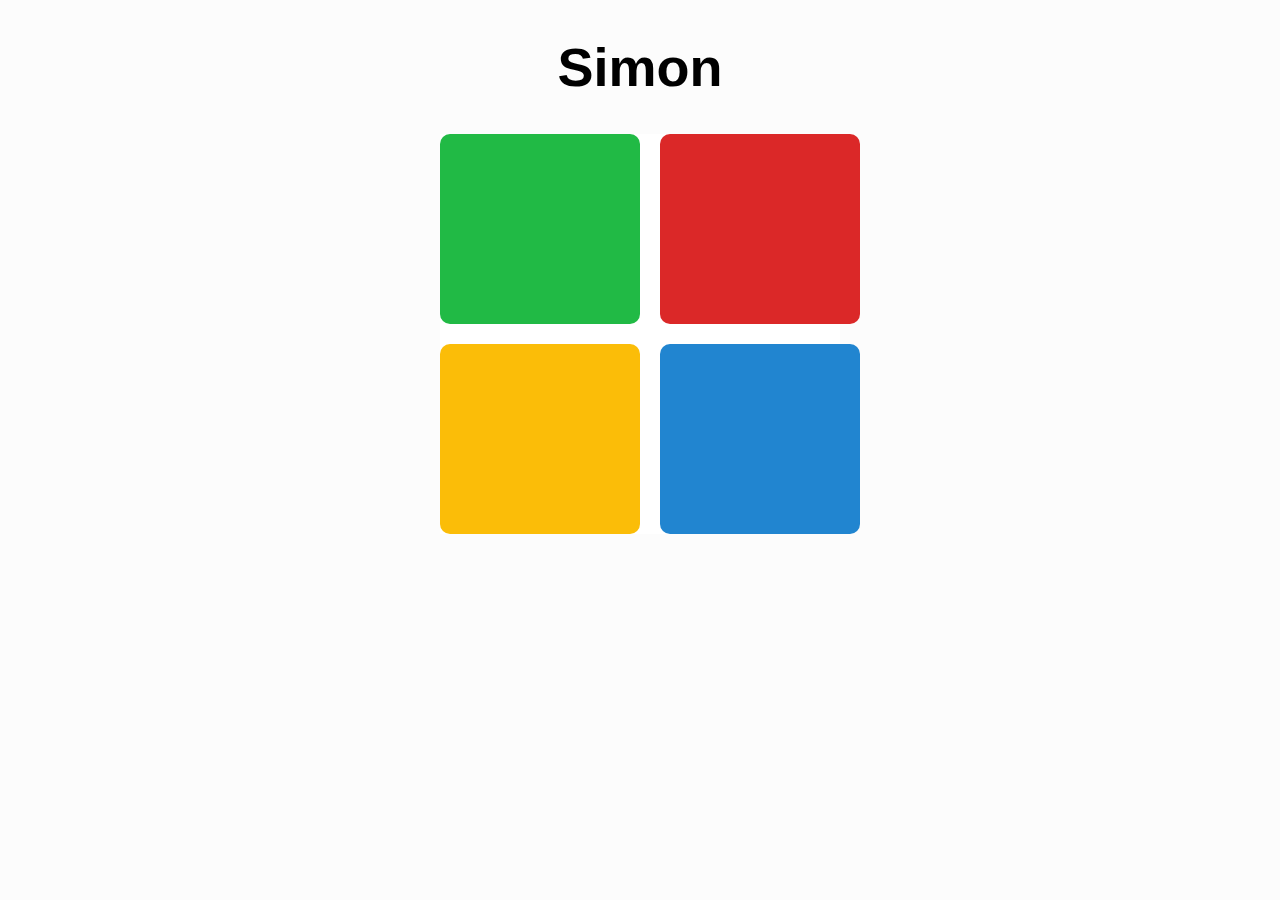
==== site/index.html @ e03beb31 "game plan" ====
<!DOCTYPE html>
<html lang="en">
  <head>
    <meta charset="UTF-8">
    <meta name="viewport" content="width=device-width, initial-scale=1.0">
    <meta http-equiv="X-UA-Compatible" content="ie=edge">
    <title>Simon</title>

    <link rel="stylesheet" href="main.css">
  </head>
  <body>
    <section id="content">
      <h1>Simon</h1>

      <div class="simon-container">
        <div class="simon-button green"></div>
        <div class="simon-button red"></div>
        <div class="simon-button yellow"></div>
        <div class="simon-button blue"></div>
      </div>
    </section>
    <script
      src="https://code.jquery.com/jquery-3.4.1.min.js"
      integrity="sha256-CSXorXvZcTkaix6Yvo6HppcZGetbYMGWSFlBw8HfCJo="
      crossorigin="anonymous">
    </script>

    <script src="simon.js"></script>
    <script src="buttons.js"></script>
  </body>
</html>



<!-- 
  Things to do:
    Main Page: 
      Add description block 
      Make the buttons a quarter circle * 
        - Add a button in the middle to start the game 
        - Once the button is activated the text will be replaced by how 
          much does the player have in a round (aka do a timer)
      Find a background color that doesn't hurt your eyes (pls no white)
      Inside of the buttons should be labled with the corresponding arrow keys
    
      Game Itself
        Attach keyboard binds and make sure that arrow keys are connected to the buttons
        Create the light up effect for buttons when they are pressed down 
        Also attach an audio to the buttons 
        Create the sequence of keys that needs to be pressed each round. 
          Create a randomizer that generates numbers from 1-4. 
            1 will be up key, 2 will be left etc. 
        At the beginning of the round, the whole list must be played by the computer.  (function)
        
        
    







  Click on something (?) asking keyboard presses for each color???
Empty list - randomizer -> color - append to the list -> show the colors on the list 
Add a timer at the top of the page to show how many seconds does the player have to answer 
Order and there will be “rounds” 
** And the difficulty (aka the number of colors you need to click on) increases over time. 
- Sound element on each ‘lighting up’ 
- When you lose, we wanna have a special lose sound 
Speed + 
 -->
---- site/main.css ----
* {
  box-sizing: border-box;

}
html {
  background-color: #FCFCFC;
  font-family: Arial;
  font-size: 18px;
}

#content {
  width: 800px;
  margin: 0 auto;
}

#content h1 {
  font-size: 3rem;
  text-align: center;
}

.simon-container {
  margin: 20px auto;
  width:400px;
  height:400px;
  background-color:#fff;
  display:grid;
  grid-template-columns: 200px 200px;
  grid-row: auto auto;
  grid-column-gap: 20px;
  grid-row-gap: 20px;
}

.simon-container .simon-button {
  align-items: center;
  background-color: #333;
  border-radius: 10px;
  color: #fff;
  padding: 20px;
  justify-content: center;
  font-size: 40px;
  font-family: sans-serif;
}

.simon-button.green {
  background-color: #21BA45;
}

.simon-button.red {
  background-color: #DB2828;
}

.simon-button.yellow {
  background-color: #FBBD08;
}

.simon-button.blue {
  background-color: #2185D0;
}

button
{
  align-items: center;
  font-size:40px;
  background-color:black;
  color:white;
}
#count
{
   margin-left:20px;
   font-size:30px;
   color:black;
}
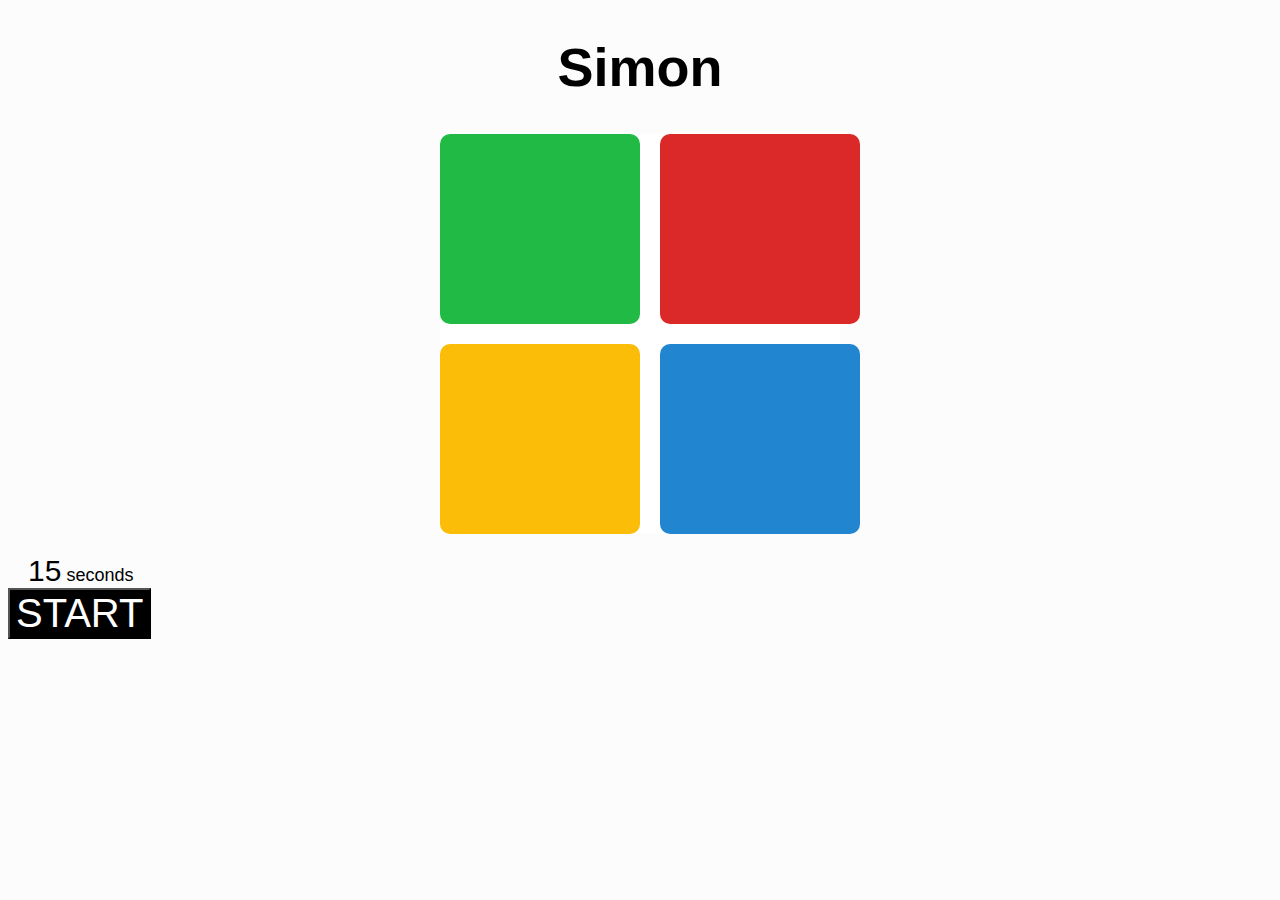
==== commit 439e1663: "Merge branch 'master' of https://github.com/UmutTurk24/project-js-simon" ====
--- a/site/index.html
+++ b/site/index.html
@@ -5,6 +5,9 @@
     <meta name="viewport" content="width=device-width, initial-scale=1.0">
     <meta http-equiv="X-UA-Compatible" content="ie=edge">
     <title>Simon</title>
+    <style>
+
+    </style>
 
     <link rel="stylesheet" href="main.css">
   </head>
@@ -27,7 +30,14 @@
 
     <script src="simon.js"></script>
     <script src="buttons.js"></script>
-  </body>
+  
+    <span id="count">15</span> seconds
+    <br>
+    <button onclick="start()">
+      START
+    </button>
+
+</body>
 </html>
 
 
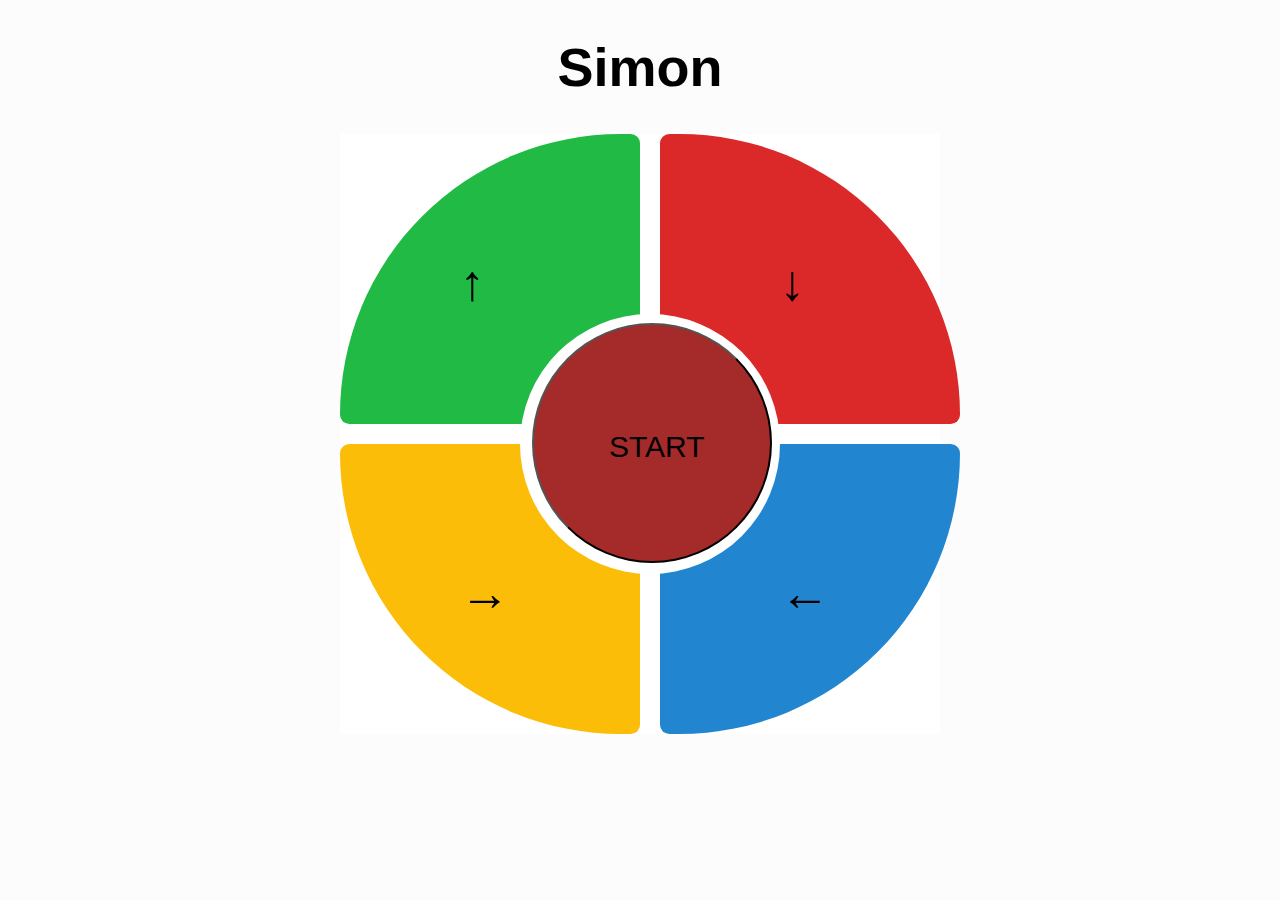
==== commit 0f3cba18: "working on inputs" ====
--- a/site/index.html
+++ b/site/index.html
@@ -16,10 +16,18 @@
       <h1>Simon</h1>
 
       <div class="simon-container">
-        <div class="simon-button green"></div>
-        <div class="simon-button red"></div>
-        <div class="simon-button yellow"></div>
-        <div class="simon-button blue"></div>
+        <div class="simon-button green"> <span class="arrow-keys">↑</span></div>
+        <div class="simon-button red"><span class="arrow-keys">↓</span></div>
+        <div class="simon-button yellow"><span class="arrow-keys">→</span></div>
+        <div class="simon-button blue"><span class="arrow-keys">←</span></div>
+        <div class="play">
+          <div class="play-button-container">
+            <!-- <span id="count">15</span> <span>Seconds</span> -->
+            <button id="play-game" onclick="start()">
+              <span id="count">START</span>
+            </button>
+          </div>
+        </div>
       </div>
     </section>
     <script
@@ -29,13 +37,8 @@
     </script>
 
     <script src="simon.js"></script>
-    <script src="buttons.js"></script>
   
-    <span id="count">15</span> seconds
-    <br>
-    <button onclick="start()">
-      START
-    </button>
+    
 
 </body>
 </html>
--- a/site/main.css
+++ b/site/main.css
@@ -20,14 +20,41 @@
 
 .simon-container {
   margin: 20px auto;
-  width:400px;
-  height:400px;
+  width:600px;
+  height:600px;
   background-color:#fff;
   display:grid;
-  grid-template-columns: 200px 200px;
+  grid-template-columns: 300px 300px;
   grid-row: auto auto;
   grid-column-gap: 20px;
   grid-row-gap: 20px;
+}
+
+.play{
+  position: absolute;
+  margin-left: 180px;
+  margin-top: 180px;
+  width: 260px;
+  height: 260px;
+  background-color: white;
+  border-radius: 150px;
+  
+}
+
+#play-game{
+  width: 240px;
+  height: 240px;
+  background-color: brown; 
+  border-radius: 120px;
+ 
+}
+#count{
+  margin-right: 10px;
+}
+
+.play-button-container{
+  margin-top: 3.5%;
+  margin-left: 4.5%;
 }
 
 .simon-container .simon-button {
@@ -43,18 +70,23 @@
 
 .simon-button.green {
   background-color: #21BA45;
+  border-top-left-radius: 300px;
 }
 
 .simon-button.red {
   background-color: #DB2828;
+  border-top-right-radius: 300px;
 }
 
 .simon-button.yellow {
   background-color: #FBBD08;
+  border-bottom-left-radius: 300px;
+
 }
 
 .simon-button.blue {
   background-color: #2185D0;
+  border-bottom-right-radius: 300px;
 }
 
 button
@@ -64,6 +96,14 @@
   background-color:black;
   color:white;
 }
+.arrow-keys{
+  position: absolute;
+  font-size: 50px;
+  margin-left: 100px;
+  margin-top: 100px;
+  color: black;
+}
+
 #count
 {
    margin-left:20px;
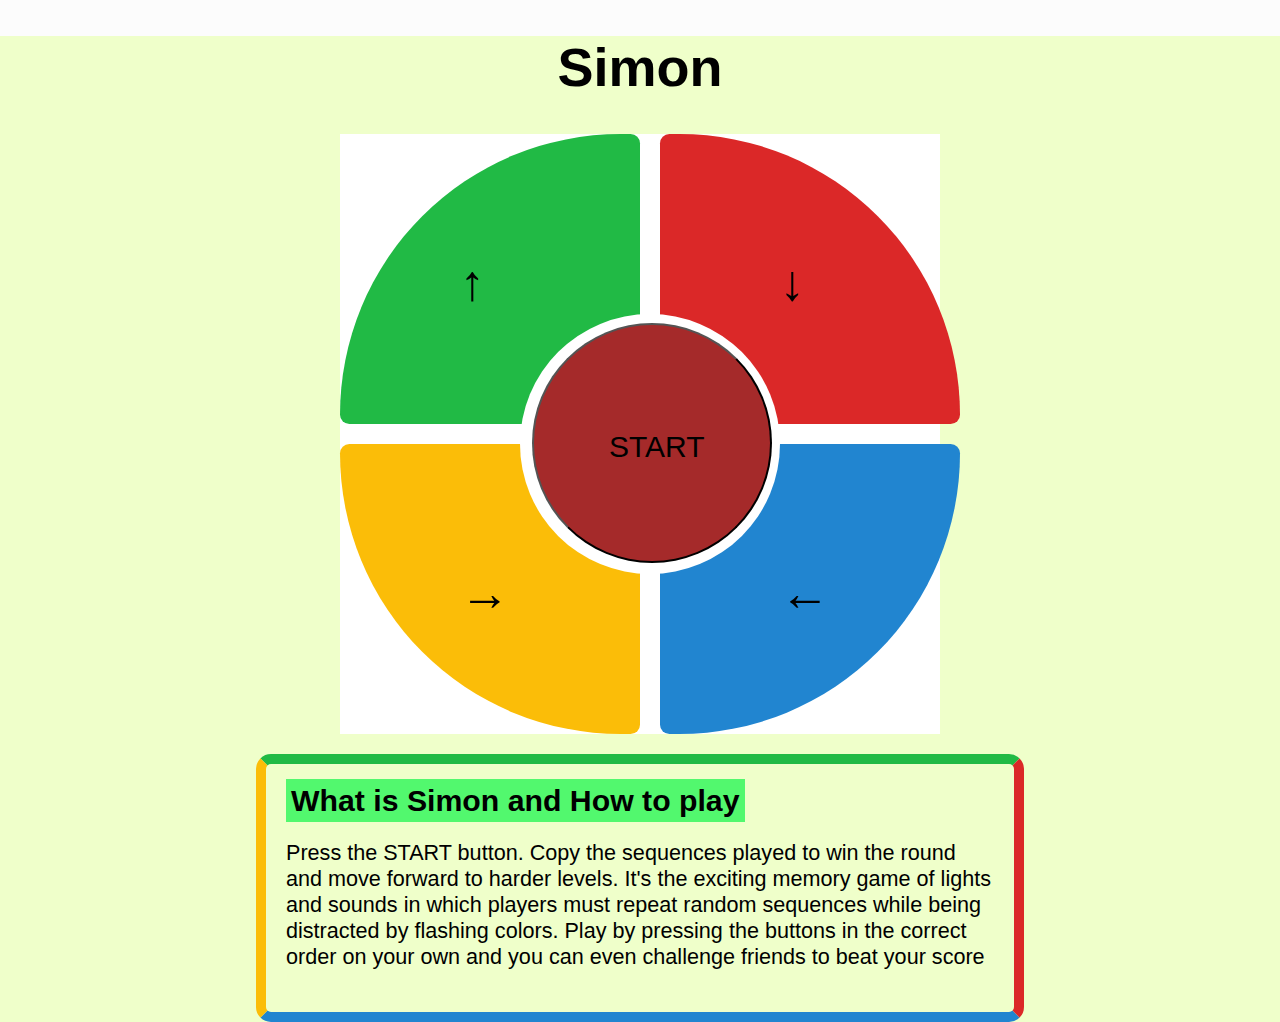
==== commit 8ce5b1aa: "Some style changes" ====
--- a/site/index.html
+++ b/site/index.html
@@ -5,15 +5,16 @@
     <meta name="viewport" content="width=device-width, initial-scale=1.0">
     <meta http-equiv="X-UA-Compatible" content="ie=edge">
     <title>Simon</title>
-    <style>
-
-    </style>
-
     <link rel="stylesheet" href="main.css">
   </head>
   <body>
+    <div id="nextRoundBox"></div>
+    <div id="endRoundBox"></div>
+    <div id="gameOverBox">
+      <span id="countdown"></span>
+    </div>
     <section id="content">
-      <h1>Simon</h1>
+      <h1 id = "headerTag">Simon</h1>
 
       <div class="simon-container">
         <div class="simon-button green"> <span class="arrow-keys">↑</span></div>
@@ -22,7 +23,6 @@
         <div class="simon-button blue"><span class="arrow-keys">←</span></div>
         <div class="play">
           <div class="play-button-container">
-            <!-- <span id="count">15</span> <span>Seconds</span> -->
             <button id="play-game" onclick="start()">
               <span id="count">START</span>
             </button>
@@ -30,6 +30,22 @@
         </div>
       </div>
     </section>
+
+    <div id = "description-box">
+      <span id = "description-title">
+        What is Simon and How to play 
+      </span>
+      <p stlye="text-align: left">
+        Press the START button. Copy the sequences played to win the round and move forward to harder levels. 
+        It's the exciting memory game of lights and sounds in which players must repeat random sequences while 
+        being distracted by flashing colors. Play by pressing the buttons in the correct order on your own 
+        and you can even challenge friends to beat your score
+      </p>
+    </div>
+
+
+
+
     <script
       src="https://code.jquery.com/jquery-3.4.1.min.js"
       integrity="sha256-CSXorXvZcTkaix6Yvo6HppcZGetbYMGWSFlBw8HfCJo="
@@ -67,13 +83,6 @@
         
         
     
-
-
-
-
-
-
-
   Click on something (?) asking keyboard presses for each color???
 Empty list - randomizer -> color - append to the list -> show the colors on the list 
 Add a timer at the top of the page to show how many seconds does the player have to answer 
--- a/site/main.css
+++ b/site/main.css
@@ -8,9 +8,72 @@
   font-size: 18px;
 }
 
+body{
+  margin: 0;
+  background-color: rgb(239, 255, 202);
+}
+
+#nextRoundBox{
+  position: absolute;
+  margin-left: 2.5%;
+  width: 95%;
+  height: 95%;
+  background-color: rgba(51, 51, 51, 0.603);
+  font-size: 40px;
+  line-height: 150px;
+  text-align: center;
+  visibility: hidden;
+}
+
+#endRoundBox{
+  position: absolute;
+  margin-left: 2.5%;
+  width: 95%;
+  height: 95%;
+  background-color: rgba(240, 61, 61, 0.5);
+  font-size: 40px;
+  text-align: center;
+  visibility: hidden;
+  line-height: 150px;
+}
+
+#gameOverBox{
+  position: absolute;
+  margin-left: 2.5%;
+  width: 95%;
+  height: 95%;
+  background-color: rgba(255, 72, 72, 0.5);
+  font-size: 40px;
+  text-align: center;
+  visibility: hidden;
+}
+
 #content {
   width: 800px;
   margin: 0 auto;
+}
+
+#description-box{
+  border: brown solid 10px;
+  padding: 20px;
+  position: relative;
+  height: 50%;
+  margin-left: 20%;
+  margin-right: 20%;
+  font-size: 1.2em;
+  font-weight: 540;
+  border-radius: 15px;
+  border-top-color: #21BA45;
+  border-right-color: #DB2828;
+  border-left-color: #FBBD08;
+  border-bottom-color: #2185D0;
+}
+
+#description-title{
+  font-size: 1.4em;
+  font-weight: bold;
+  background-color: #52f86e;
+  padding: 5px;
 }
 
 #content h1 {
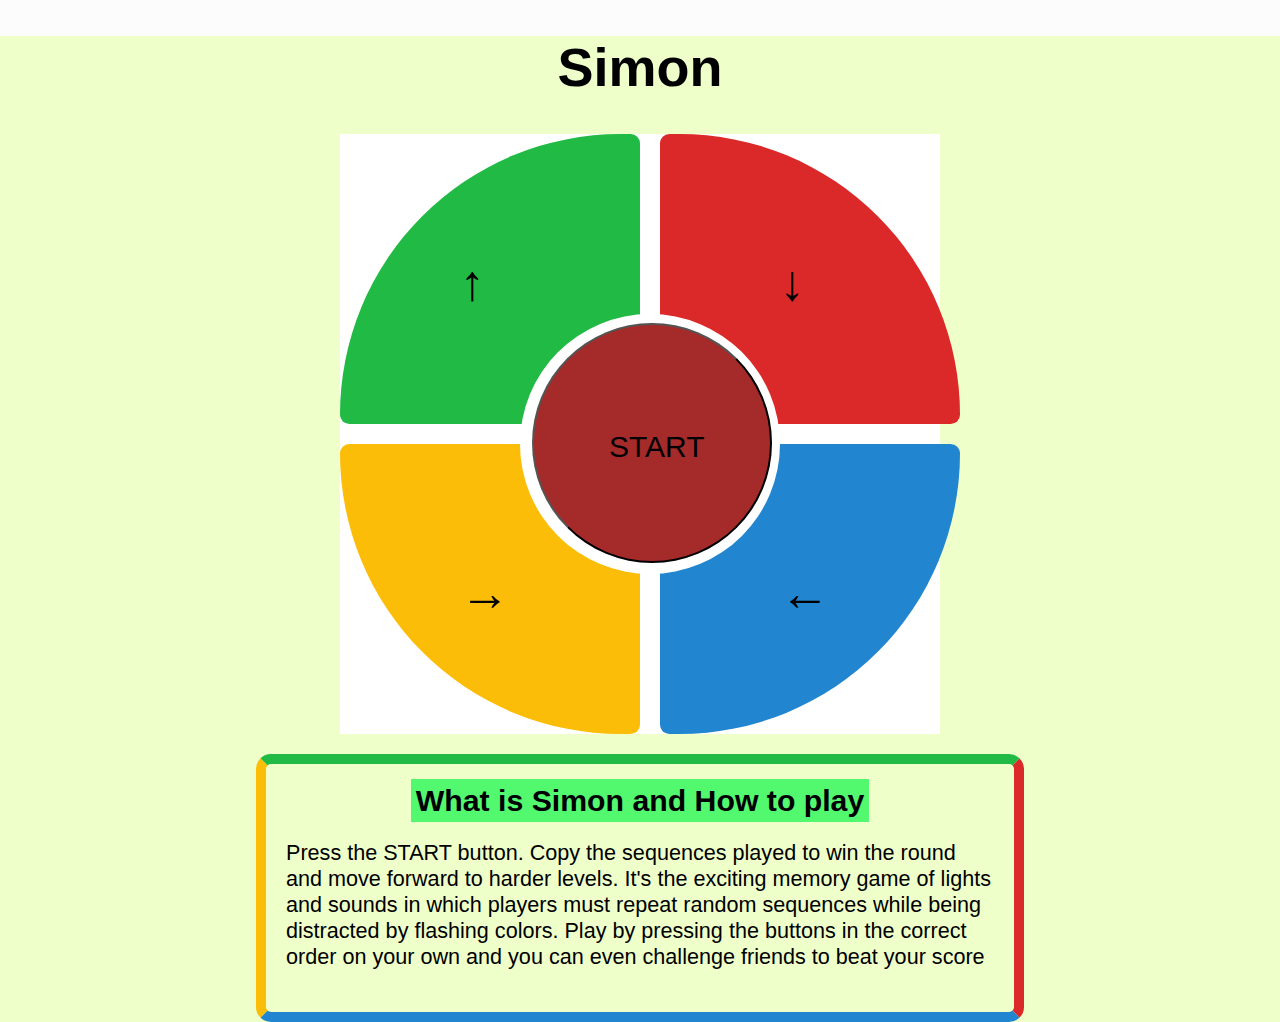
==== commit bdef6270: "final version" ====
--- a/site/index.html
+++ b/site/index.html
@@ -7,6 +7,7 @@
     <title>Simon</title>
     <link rel="stylesheet" href="main.css">
   </head>
+
   <body>
     <div id="nextRoundBox"></div>
     <div id="endRoundBox"></div>
@@ -35,7 +36,7 @@
       <span id = "description-title">
         What is Simon and How to play 
       </span>
-      <p stlye="text-align: left">
+      <p style="text-align: left">
         Press the START button. Copy the sequences played to win the round and move forward to harder levels. 
         It's the exciting memory game of lights and sounds in which players must repeat random sequences while 
         being distracted by flashing colors. Play by pressing the buttons in the correct order on your own 
--- a/site/main.css
+++ b/site/main.css
@@ -18,7 +18,7 @@
   margin-left: 2.5%;
   width: 95%;
   height: 95%;
-  background-color: rgba(51, 51, 51, 0.603);
+  background-color: rgba(51, 51, 51, 0.842);
   font-size: 40px;
   line-height: 150px;
   text-align: center;
@@ -30,7 +30,7 @@
   margin-left: 2.5%;
   width: 95%;
   height: 95%;
-  background-color: rgba(240, 61, 61, 0.5);
+  background-color: rgba(40, 170, 90, 0.87);
   font-size: 40px;
   text-align: center;
   visibility: hidden;
@@ -42,7 +42,7 @@
   margin-left: 2.5%;
   width: 95%;
   height: 95%;
-  background-color: rgba(255, 72, 72, 0.5);
+  background-color: rgba(158, 45, 45, 0.637);
   font-size: 40px;
   text-align: center;
   visibility: hidden;
@@ -67,6 +67,8 @@
   border-right-color: #DB2828;
   border-left-color: #FBBD08;
   border-bottom-color: #2185D0;
+  visibility: visible;
+  text-align: center;
 }
 
 #description-title{
